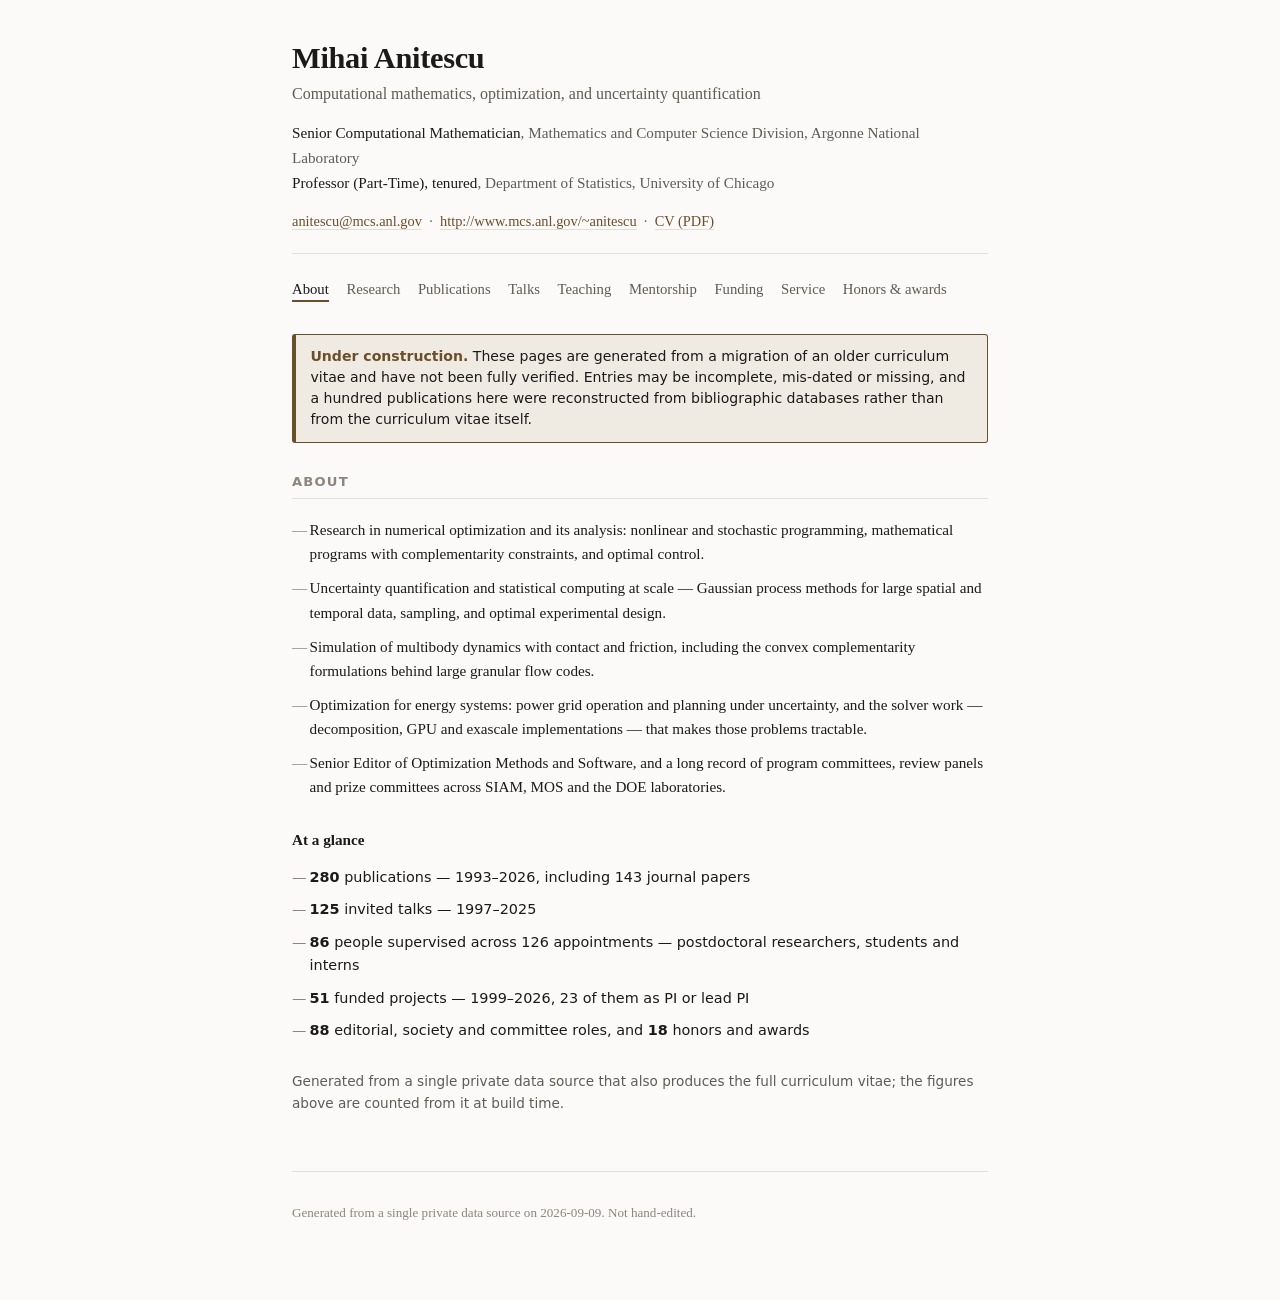
==== index.html @ 3ddfd351 "Update site: three joint predocs" ====
<!doctype html>
<html lang="en">
<head>
<meta charset="utf-8">
<meta name="viewport" content="width=device-width, initial-scale=1">
<title>About — Mihai Anitescu</title>
<link rel="stylesheet" href="style.css">
</head>
<body>
<div class="wrap">
<header class="site">
  <h1>Mihai Anitescu</h1>
  <p class="tagline">Computational mathematics, optimization, and uncertainty quantification</p>
  <ul class="affil"><li><span class="role">Senior Computational Mathematician</span>, Mathematics and Computer Science Division, Argonne National Laboratory</li><li><span class="role">Professor (Part-Time), tenured</span>, Department of Statistics, University of Chicago</li></ul>
  <p class="contact"><a href="mailto:anitescu@mcs.anl.gov">anitescu@mcs.anl.gov</a> &nbsp;·&nbsp; <a href="http://www.mcs.anl.gov/~anitescu">http://www.mcs.anl.gov/~anitescu</a> &nbsp;·&nbsp; <a href="mihai-anitescu-cv.pdf">CV (PDF)</a></p>
</header>
<nav class="site"><a href="index.html" aria-current="page">About</a><a href="research.html">Research</a><a href="publications.html">Publications</a><a href="talks.html">Talks</a><a href="teaching.html">Teaching</a><a href="mentorship.html">Mentorship</a><a href="funding.html">Funding</a><a href="service.html">Service</a><a href="awards.html">Honors &amp; awards</a></nav>
<main>
<p class="construction"><strong>Under construction.</strong> These pages are generated from a migration of an older curriculum vitae and have not been fully verified. Entries may be incomplete, mis-dated or missing, and a hundred publications here were reconstructed from bibliographic databases rather than from the curriculum vitae itself.</p>

<h2 class="section">About</h2>
<ul class="summary">
  <li>Research in numerical optimization and its analysis: nonlinear and stochastic programming, mathematical programs with complementarity constraints, and optimal control.</li>
  <li>Uncertainty quantification and statistical computing at scale — Gaussian process methods for large spatial and temporal data, sampling, and optimal experimental design.</li>
  <li>Simulation of multibody dynamics with contact and friction, including the convex complementarity formulations behind large granular flow codes.</li>
  <li>Optimization for energy systems: power grid operation and planning under uncertainty, and the solver work — decomposition, GPU and exascale implementations — that makes those problems tractable.</li>
  <li>Senior Editor of Optimization Methods and Software, and a long record of program committees, review panels and prize committees across SIAM, MOS and the DOE laboratories.</li>
</ul>
<h3 class="group">At a glance</h3>
<ul class="glance">
  <li><strong>280</strong> publications — 1993&#8211;2026, including 143 journal papers</li>
  <li><strong>125</strong> invited talks — 1997&#8211;2025</li>
  <li><strong>86</strong> people supervised across 126 appointments — postdoctoral researchers, students and interns</li>
  <li><strong>51</strong> funded projects — 1999&#8211;2026, 23 of them as PI or lead PI</li>
  <li><strong>88</strong> editorial, society and committee roles, and <strong>18</strong> honors and awards</li>
</ul>
<p class="note">Generated from a single private data source that also produces the full curriculum vitae; the figures above are counted from it at build time.</p>
</main>
<footer class="site">
  <p>Generated from a single private data source on 2026-09-09. Not hand-edited.</p>
</footer>
</div>
</body>
</html>
---- style.css ----
:root {
  --bg: #fbfaf8;
  --surface: #ffffff;
  --ink: #1b1a18;
  --muted: #5f5b55;
  --faint: #8b857d;
  --rule: #e2ded7;
  --accent: #6b4f2a;
  --accent-soft: #f0ebe2;
}

@media (prefers-color-scheme: dark) {
  :root:not([data-theme="light"]) {
    --bg: #14130f;
    --surface: #1b1a16;
    --ink: #eae6df;
    --muted: #a9a299;
    --faint: #7d766c;
    --rule: #2e2b25;
    --accent: #c9a56a;
    --accent-soft: #241f16;
  }
}

* { box-sizing: border-box; }

body {
  margin: 0;
  background: var(--bg);
  color: var(--ink);
  font: 16px/1.6 "Iowan Old Style", "Palatino Linotype", Palatino, Georgia, serif;
  -webkit-text-size-adjust: 100%;
}

.wrap { max-width: 46rem; margin: 0 auto; padding: 2.5rem 1.25rem 4rem; }

header.site { border-bottom: 1px solid var(--rule); padding-bottom: 1.25rem; margin-bottom: 1.5rem; }
header.site h1 { font-size: 1.9rem; line-height: 1.2; margin: 0 0 .3rem; letter-spacing: -.01em; }
header.site .tagline { color: var(--muted); font-size: 1rem; margin: 0 0 .9rem; }

.affil { list-style: none; margin: 0 0 .9rem; padding: 0; font-size: .95rem; color: var(--muted); }
.affil li { margin: .1rem 0; }
.affil .role { color: var(--ink); }

.contact { font-size: .9rem; color: var(--muted); margin: 0; }
.contact a { color: var(--accent); text-decoration: none; border-bottom: 1px solid var(--rule); }
.contact a:hover { border-bottom-color: var(--accent); }

nav.site { margin: 0 0 2rem; font-size: .92rem; }
nav.site a {
  color: var(--muted); text-decoration: none; margin-right: 1.1rem;
  padding-bottom: .15rem; border-bottom: 2px solid transparent;
}
nav.site a:hover { color: var(--ink); }
nav.site a[aria-current="page"] { color: var(--ink); border-bottom-color: var(--accent); }

h2.section {
  font-size: .82rem; text-transform: uppercase; letter-spacing: .09em;
  color: var(--faint); font-weight: 600; margin: 2.4rem 0 .9rem;
  padding-bottom: .4rem; border-bottom: 1px solid var(--rule);
  font-family: system-ui, -apple-system, "Segoe UI", sans-serif;
}
h2.section:first-of-type { margin-top: 1rem; }

h3.group {
  font-size: .95rem; font-weight: 600; margin: 1.5rem 0 .5rem; color: var(--ink);
}

/* Width of the year gutter. It must clear the widest cell the data can produce, which is
   a full range like "1998–2009" -- 9 characters plus an en dash at .78rem, about 3.9rem.
   The gutter was 3.6rem and those ranges collided with the entry text; mentorship and
   funding are where it showed, because their years are ranges and publications' are not.
   Keep the two values in step: the entry's padding is this plus the column gap. */
:root { --yr-col: 4.3rem; }

ul.entries { list-style: none; margin: 0; padding: 0; }
ul.entries li {
  position: relative; padding: .42rem 0 .42rem calc(var(--yr-col) + .9rem);
  border-bottom: 1px solid var(--rule); font-size: .95rem;
}
ul.entries li:last-child { border-bottom: none; }

.yr {
  position: absolute; left: 0; top: .48rem; width: var(--yr-col);
  white-space: nowrap; overflow: hidden;
  font-size: .78rem; color: var(--faint); font-variant-numeric: tabular-nums;
  font-family: system-ui, -apple-system, "Segoe UI", sans-serif;
}

/* Banner on every page: the site is a migration in progress and says so. */
p.construction {
  margin: 0 0 1.75rem; padding: .7rem .9rem; font-size: .88rem; line-height: 1.5;
  border: 1px solid var(--accent); border-left-width: 4px; border-radius: 3px;
  background: var(--accent-soft); color: var(--ink);
  font-family: system-ui, -apple-system, "Segoe UI", sans-serif;
}
p.construction strong { color: var(--accent); }

/* The About page: prose bullets from profile.yaml, then counted figures. */
ul.summary, ul.glance { list-style: none; margin: 0 0 1.5rem; padding: 0; }
ul.summary li, ul.glance li {
  position: relative; padding: .3rem 0 .3rem 1.1rem; font-size: .95rem;
}
ul.summary li::before, ul.glance li::before {
  content: "—"; position: absolute; left: 0; color: var(--faint);
}
ul.glance li { font-family: system-ui, -apple-system, "Segoe UI", sans-serif;
  font-size: .9rem; }
ul.glance strong { font-variant-numeric: tabular-nums; }

.supervisee { text-decoration: underline; text-underline-offset: 2px; }

/* The legend under a section heading that explains a mark used in the list below it. */
p.note {
  font-size: .85rem; color: var(--muted); margin: 0 0 1rem;
  font-family: system-ui, -apple-system, "Segoe UI", sans-serif;
}

.tag {
  display: inline-block; font-size: .72rem; padding: .05rem .4rem; margin-left: .35rem;
  background: var(--accent-soft); color: var(--accent); border-radius: 3px;
  font-family: system-ui, -apple-system, "Segoe UI", sans-serif; vertical-align: .07em;
}

/* Research interests: recorded talks, two per row where there is room for two.
   The players are 16:9 and sized by the grid, not by the width attribute the embed
   HTML carries -- an iframe with width="400" would otherwise refuse to shrink on a
   phone and push the whole page sideways. */
.videos {
  display: grid; gap: 1.6rem 1.4rem; margin: 0 0 1.5rem;
  grid-template-columns: repeat(auto-fit, minmax(17rem, 1fr));
}
figure.video { margin: 0; display: flex; flex-direction: column; gap: .55rem; }
figure.video .frame {
  aspect-ratio: 16 / 9; background: var(--accent-soft);
  border: 1px solid var(--rule); border-radius: 3px; overflow: hidden;
}
/* aspect-ratio is on the box, so the iframe simply fills it. Older engines that ignore
   the property still get a usable player rather than a zero-height one. */
figure.video iframe { display: block; width: 100%; height: 100%; min-height: 9rem; border: 0; }

figure.video figcaption { display: flex; flex-direction: column; gap: .2rem; }
figure.video .vtitle { font-size: .95rem; line-height: 1.35; }
figure.video .vmeta, figure.video .vnote, figure.video .vlink {
  font-family: system-ui, -apple-system, "Segoe UI", sans-serif; font-size: .82rem;
}
figure.video .vmeta { color: var(--muted); }
figure.video .vnote { color: var(--faint); font-style: italic; }
figure.video .vlink {
  color: var(--accent); text-decoration: none; align-self: start;
  border-bottom: 1px solid var(--rule);
}
figure.video .vlink:hover { border-bottom-color: var(--accent); }

footer.site {
  margin-top: 3.5rem; padding-top: 1.1rem; border-top: 1px solid var(--rule);
  font-size: .82rem; color: var(--faint);
}
footer.site a { color: var(--muted); }

@media (max-width: 34rem) {
  .wrap { padding: 1.75rem 1rem 3rem; }
  header.site h1 { font-size: 1.55rem; }
  /* Narrow screens stack the year above the entry, so the gutter is not used at all. */
  ul.entries li { padding-left: 0; padding-top: 1.35rem; }
  .yr { top: .1rem; width: auto; }
  .videos { grid-template-columns: 1fr; }
}
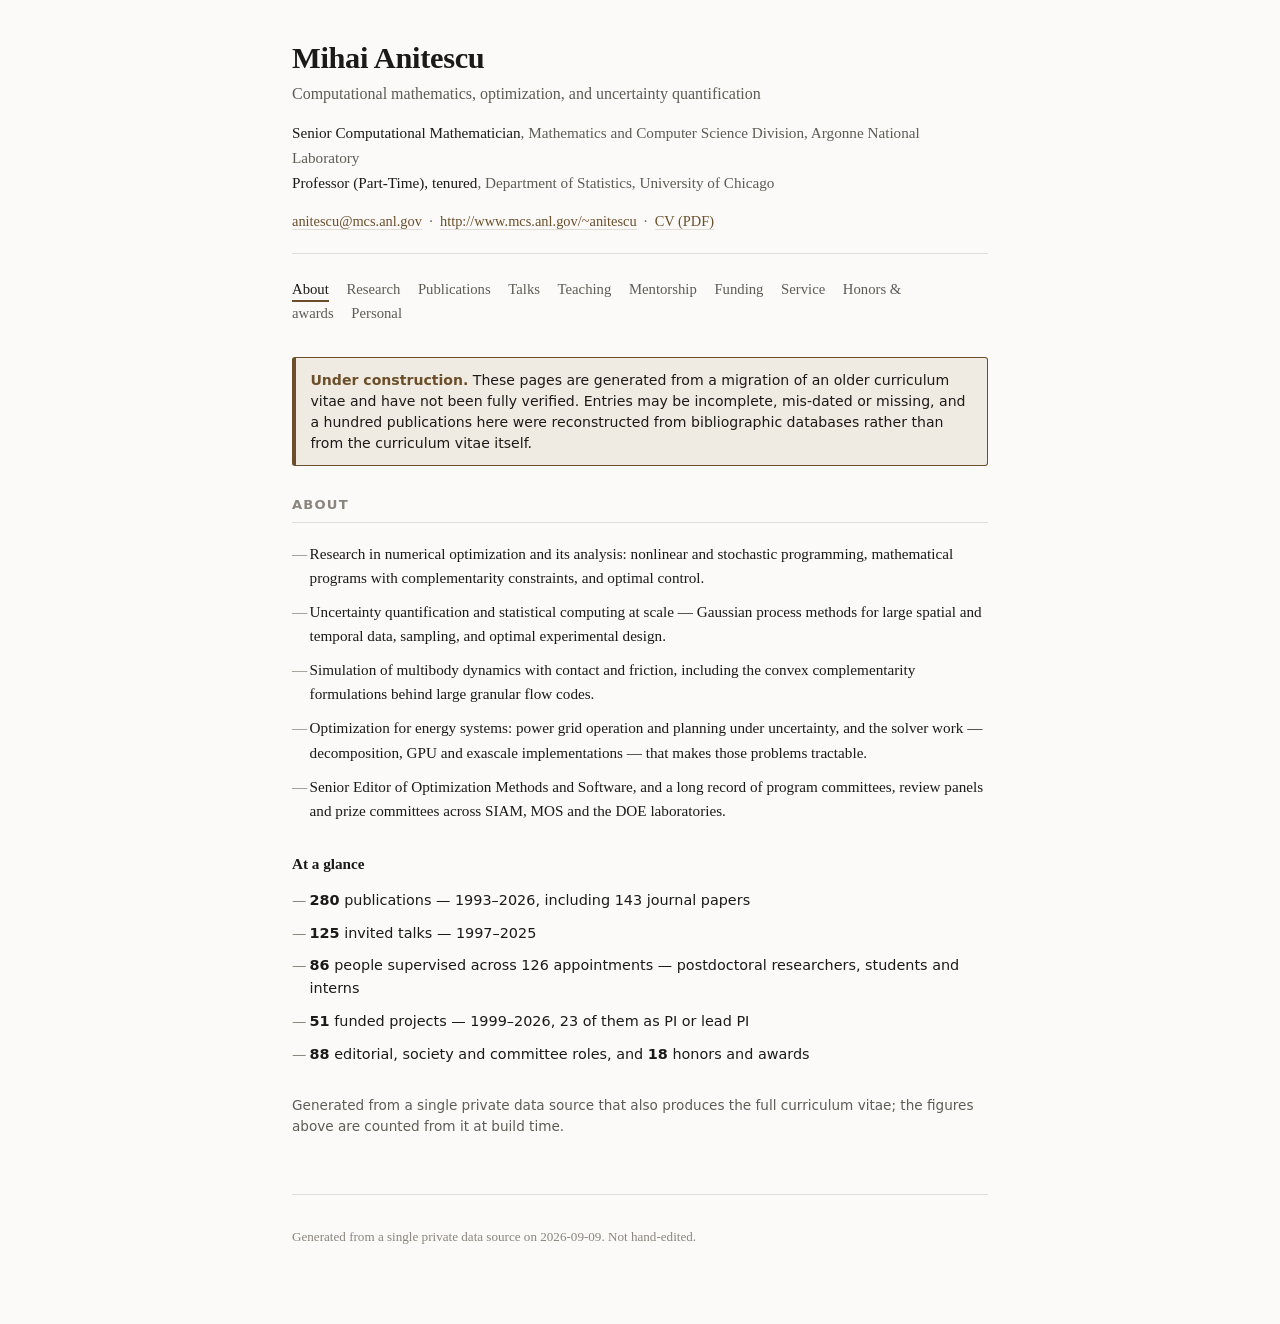
==== commit 277a3d17: "Add personal page with photographs and quotes" ====
--- a/index.html
+++ b/index.html
@@ -14,7 +14,7 @@
   <ul class="affil"><li><span class="role">Senior Computational Mathematician</span>, Mathematics and Computer Science Division, Argonne National Laboratory</li><li><span class="role">Professor (Part-Time), tenured</span>, Department of Statistics, University of Chicago</li></ul>
   <p class="contact"><a href="mailto:anitescu@mcs.anl.gov">anitescu@mcs.anl.gov</a> &nbsp;·&nbsp; <a href="http://www.mcs.anl.gov/~anitescu">http://www.mcs.anl.gov/~anitescu</a> &nbsp;·&nbsp; <a href="mihai-anitescu-cv.pdf">CV (PDF)</a></p>
 </header>
-<nav class="site"><a href="index.html" aria-current="page">About</a><a href="research.html">Research</a><a href="publications.html">Publications</a><a href="talks.html">Talks</a><a href="teaching.html">Teaching</a><a href="mentorship.html">Mentorship</a><a href="funding.html">Funding</a><a href="service.html">Service</a><a href="awards.html">Honors &amp; awards</a></nav>
+<nav class="site"><a href="index.html" aria-current="page">About</a><a href="research.html">Research</a><a href="publications.html">Publications</a><a href="talks.html">Talks</a><a href="teaching.html">Teaching</a><a href="mentorship.html">Mentorship</a><a href="funding.html">Funding</a><a href="service.html">Service</a><a href="awards.html">Honors &amp; awards</a><a href="personal.html">Personal</a></nav>
 <main>
 <p class="construction"><strong>Under construction.</strong> These pages are generated from a migration of an older curriculum vitae and have not been fully verified. Entries may be incomplete, mis-dated or missing, and a hundred publications here were reconstructed from bibliographic databases rather than from the curriculum vitae itself.</p>
 
--- a/style.css
+++ b/style.css
@@ -152,6 +152,39 @@
 }
 figure.video .vlink:hover { border-bottom-color: var(--accent); }
 
+/* --- personal ---------------------------------------------------------------------
+   Four illustrated notes, then the quotes. The photographs are 2006-08 point-and-shoot
+   frames of varying shape, so the image column is a fixed width and the picture is fitted
+   into a constant box rather than being allowed to set the row height itself -- otherwise
+   the tall graduation photo makes its row three times the height of the others. */
+ul.personal { list-style: none; margin: 0; padding: 0; }
+ul.personal li {
+  display: grid; grid-template-columns: 15rem 1fr; gap: 1.15rem;
+  align-items: start; padding: 1.35rem 0; border-top: 1px solid var(--rule);
+}
+ul.personal li:first-child { border-top: 0; padding-top: .4rem; }
+ul.personal figure { margin: 0; display: flex; flex-direction: column; gap: .4rem; }
+ul.personal figure img {
+  display: block; width: 100%; height: 10rem; object-fit: cover;
+  border: 1px solid var(--rule); border-radius: 2px; background: var(--surface);
+}
+ul.personal figure a:hover img { border-color: var(--accent); }
+ul.personal figcaption {
+  font-family: system-ui, -apple-system, "Segoe UI", sans-serif;
+  font-size: .8rem; line-height: 1.4; color: var(--faint); font-style: italic;
+}
+ul.personal p { margin: 0; }
+
+ul.quotes { list-style: none; margin: 1.2rem 0 0; padding: 0; }
+ul.quotes li { padding: 0 0 1.1rem 1rem; border-left: 2px solid var(--accent-soft); }
+ul.quotes li + li { margin-top: .3rem; }
+ul.quotes blockquote { margin: 0; font-size: 1.02rem; line-height: 1.5; }
+ul.quotes cite {
+  display: block; margin-top: .25rem; font-style: normal;
+  font-family: system-ui, -apple-system, "Segoe UI", sans-serif;
+  font-size: .82rem; color: var(--muted);
+}
+
 footer.site {
   margin-top: 3.5rem; padding-top: 1.1rem; border-top: 1px solid var(--rule);
   font-size: .82rem; color: var(--faint);
@@ -165,4 +198,8 @@
   ul.entries li { padding-left: 0; padding-top: 1.35rem; }
   .yr { top: .1rem; width: auto; }
   .videos { grid-template-columns: 1fr; }
-}
+  /* One column: the photo goes full width and gets its natural-ish height back, since
+     there is no neighbouring row to stay level with. */
+  ul.personal li { grid-template-columns: 1fr; gap: .8rem; }
+  ul.personal figure img { height: auto; max-height: 15rem; }
+}
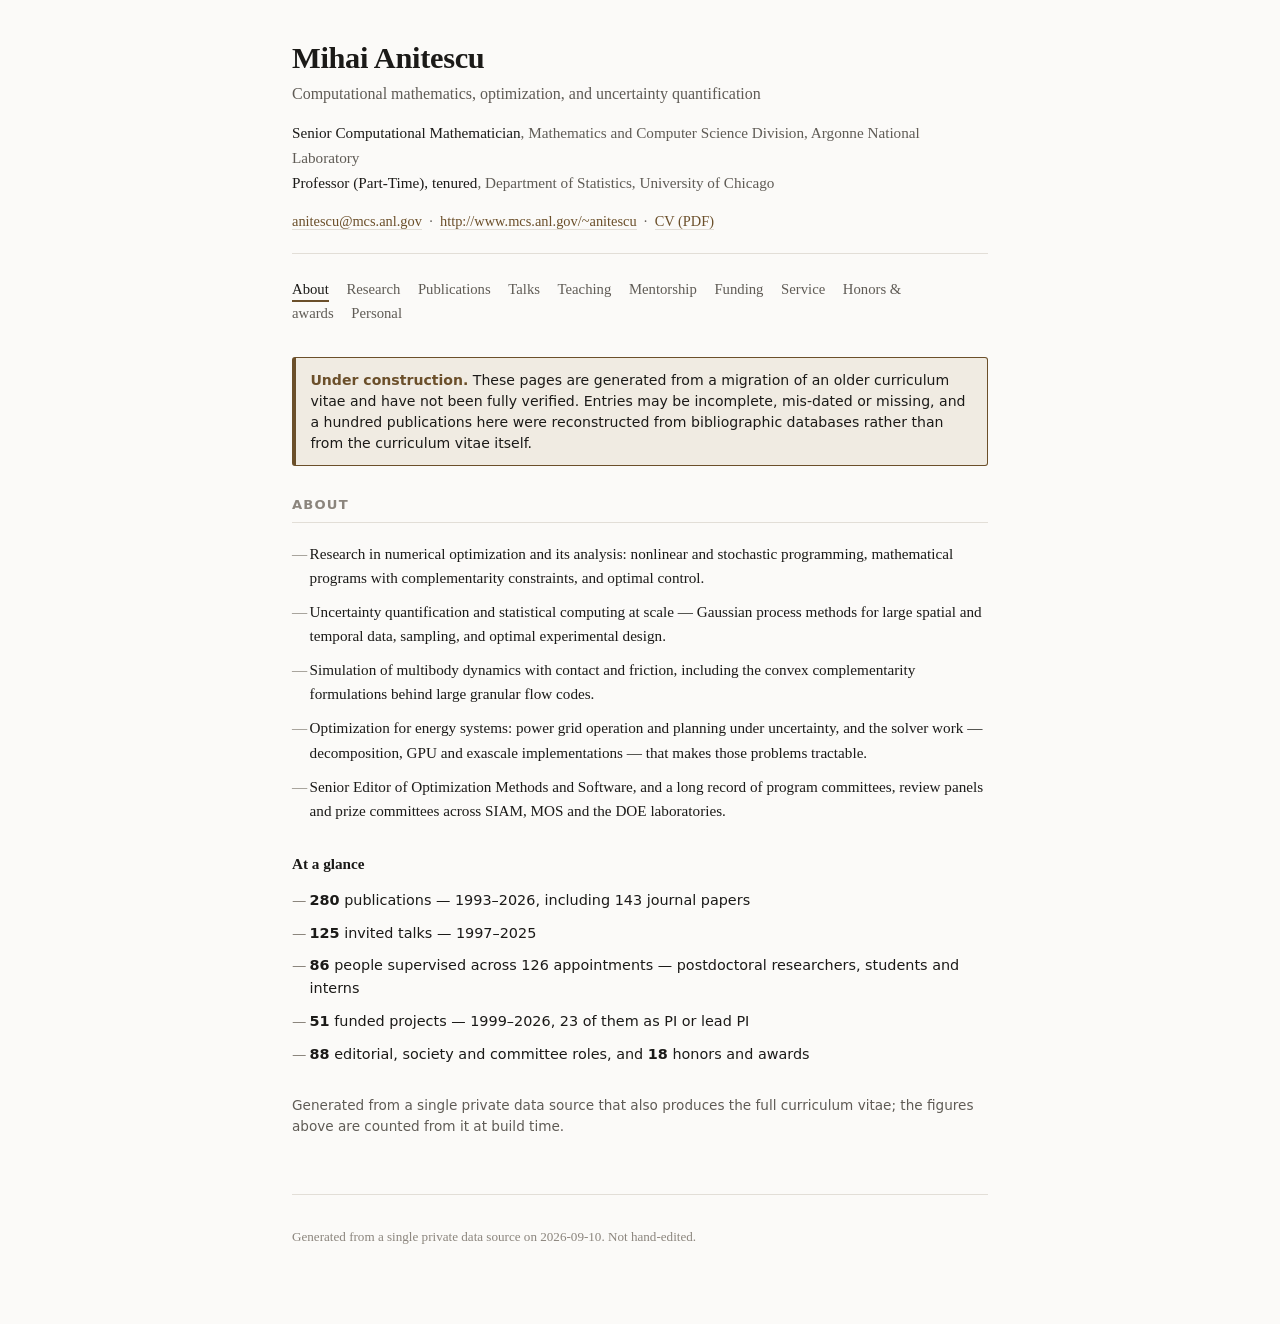
==== commit 1ab9cf5a: "Update site: personal page IMO link and ordinal, mentorship spans" ====
--- a/index.html
+++ b/index.html
@@ -37,7 +37,7 @@
 <p class="note">Generated from a single private data source that also produces the full curriculum vitae; the figures above are counted from it at build time.</p>
 </main>
 <footer class="site">
-  <p>Generated from a single private data source on 2026-09-09. Not hand-edited.</p>
+  <p>Generated from a single private data source on 2026-09-10. Not hand-edited.</p>
 </footer>
 </div>
 </body>
--- a/style.css
+++ b/style.css
@@ -153,37 +153,31 @@
 figure.video .vlink:hover { border-bottom-color: var(--accent); }
 
 /* --- personal ---------------------------------------------------------------------
-   Four illustrated notes, then the quotes. The photographs are 2006-08 point-and-shoot
-   frames of varying shape, so the image column is a fixed width and the picture is fitted
-   into a constant box rather than being allowed to set the row height itself -- otherwise
-   the tall graduation photo makes its row three times the height of the others. */
-ul.personal { list-style: none; margin: 0; padding: 0; }
+   Two bullet lists, facts then quotes, and no images on the page at all: the photographs
+   are reached by clicking the words that name them. Same dash marker as the About page's
+   bullets, so the two read as one house style. */
+ul.personal { list-style: none; margin: 0 0 .5rem; padding: 0; }
 ul.personal li {
-  display: grid; grid-template-columns: 15rem 1fr; gap: 1.15rem;
-  align-items: start; padding: 1.35rem 0; border-top: 1px solid var(--rule);
+  position: relative; padding: .35rem 0 .35rem 1.1rem; font-size: .95rem;
 }
-ul.personal li:first-child { border-top: 0; padding-top: .4rem; }
-ul.personal figure { margin: 0; display: flex; flex-direction: column; gap: .4rem; }
-ul.personal figure img {
-  display: block; width: 100%; height: 10rem; object-fit: cover;
-  border: 1px solid var(--rule); border-radius: 2px; background: var(--surface);
+ul.personal li::before {
+  content: "\2014"; position: absolute; left: 0; color: var(--faint);
 }
-ul.personal figure a:hover img { border-color: var(--accent); }
-ul.personal figcaption {
-  font-family: system-ui, -apple-system, "Segoe UI", sans-serif;
-  font-size: .8rem; line-height: 1.4; color: var(--faint); font-style: italic;
+/* A photo link is a bullet's only underlined text, so it has to read as clickable without
+   shouting; the dotted rule says "this opens a picture" where a solid one says "this
+   leaves the page". */
+ul.personal a {
+  color: var(--accent); text-decoration: none;
+  border-bottom: 1px dotted var(--accent);
 }
-ul.personal p { margin: 0; }
+ul.personal a:hover { border-bottom-style: solid; }
 
-ul.quotes { list-style: none; margin: 1.2rem 0 0; padding: 0; }
-ul.quotes li { padding: 0 0 1.1rem 1rem; border-left: 2px solid var(--accent-soft); }
-ul.quotes li + li { margin-top: .3rem; }
-ul.quotes blockquote { margin: 0; font-size: 1.02rem; line-height: 1.5; }
+ul.quotes li { padding-top: .45rem; padding-bottom: .45rem; }
 ul.quotes cite {
-  display: block; margin-top: .25rem; font-style: normal;
-  font-family: system-ui, -apple-system, "Segoe UI", sans-serif;
-  font-size: .82rem; color: var(--muted);
+  font-style: normal; color: var(--muted);
+  font-family: system-ui, -apple-system, "Segoe UI", sans-serif; font-size: .82rem;
 }
+ul.quotes cite::before { content: "\2014\00a0"; }
 
 footer.site {
   margin-top: 3.5rem; padding-top: 1.1rem; border-top: 1px solid var(--rule);
@@ -198,8 +192,4 @@
   ul.entries li { padding-left: 0; padding-top: 1.35rem; }
   .yr { top: .1rem; width: auto; }
   .videos { grid-template-columns: 1fr; }
-  /* One column: the photo goes full width and gets its natural-ish height back, since
-     there is no neighbouring row to stay level with. */
-  ul.personal li { grid-template-columns: 1fr; gap: .8rem; }
-  ul.personal figure img { height: auto; max-height: 15rem; }
 }
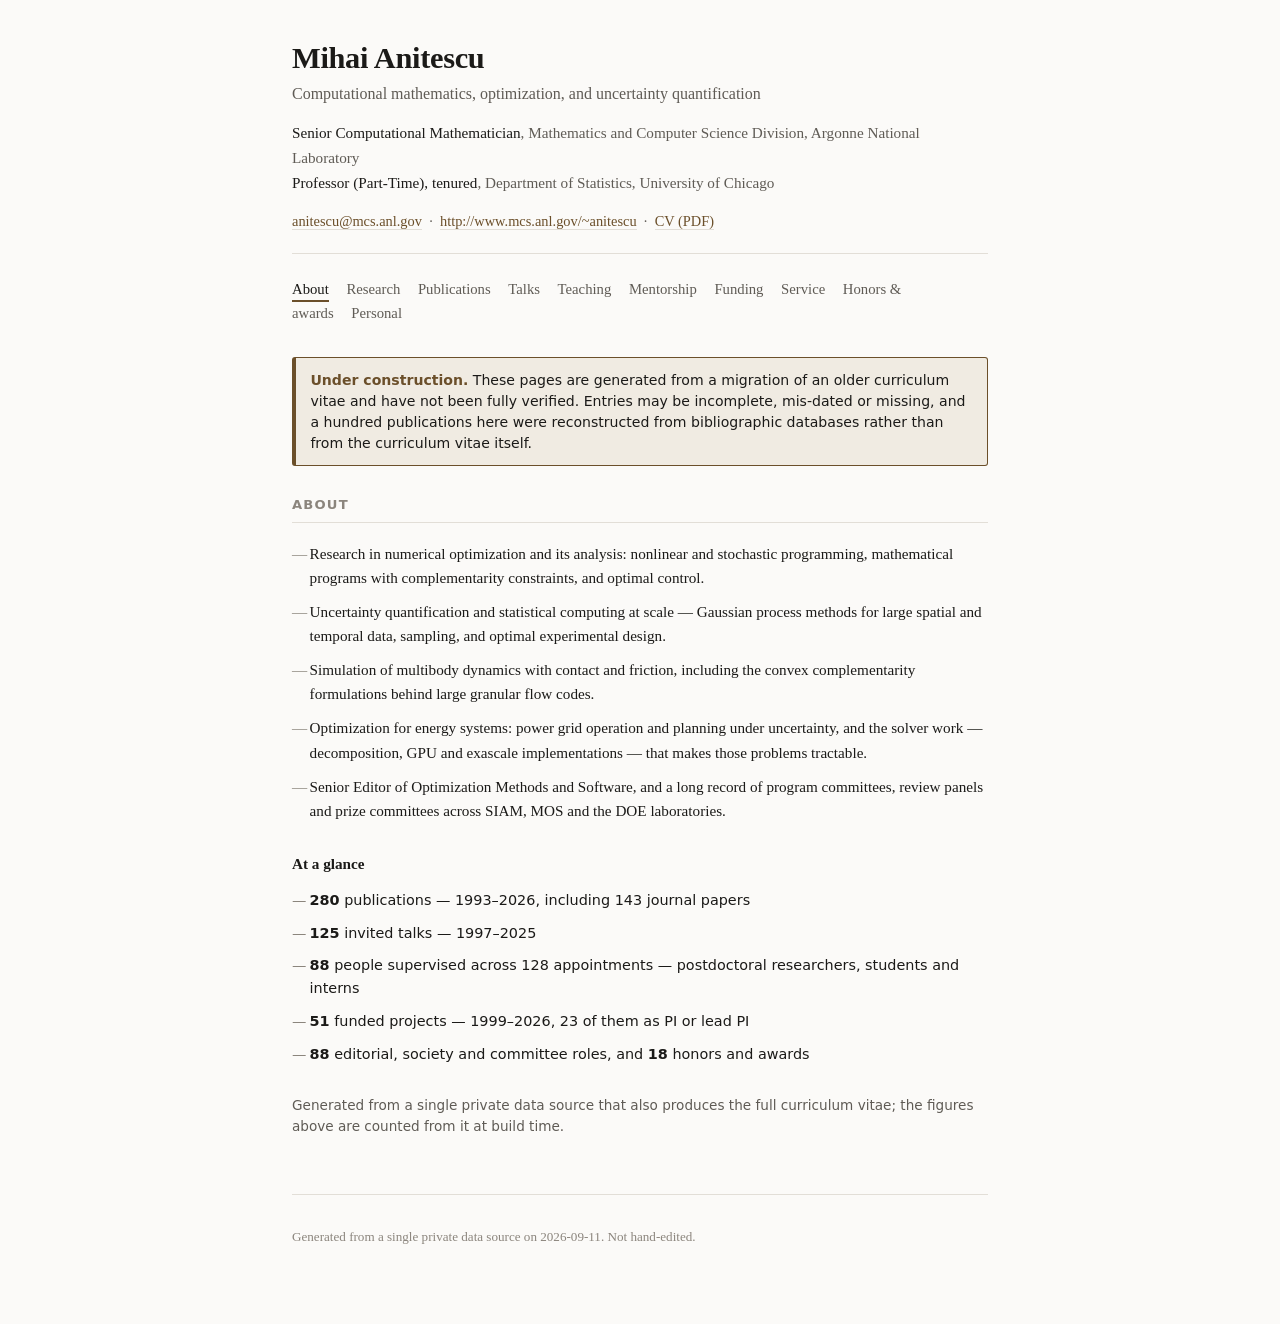
==== commit a48d06ff: "Update site: two students, current-first mentorship ordering" ====
--- a/index.html
+++ b/index.html
@@ -30,14 +30,14 @@
 <ul class="glance">
   <li><strong>280</strong> publications — 1993&#8211;2026, including 143 journal papers</li>
   <li><strong>125</strong> invited talks — 1997&#8211;2025</li>
-  <li><strong>86</strong> people supervised across 126 appointments — postdoctoral researchers, students and interns</li>
+  <li><strong>88</strong> people supervised across 128 appointments — postdoctoral researchers, students and interns</li>
   <li><strong>51</strong> funded projects — 1999&#8211;2026, 23 of them as PI or lead PI</li>
   <li><strong>88</strong> editorial, society and committee roles, and <strong>18</strong> honors and awards</li>
 </ul>
 <p class="note">Generated from a single private data source that also produces the full curriculum vitae; the figures above are counted from it at build time.</p>
 </main>
 <footer class="site">
-  <p>Generated from a single private data source on 2026-09-10. Not hand-edited.</p>
+  <p>Generated from a single private data source on 2026-09-11. Not hand-edited.</p>
 </footer>
 </div>
 </body>
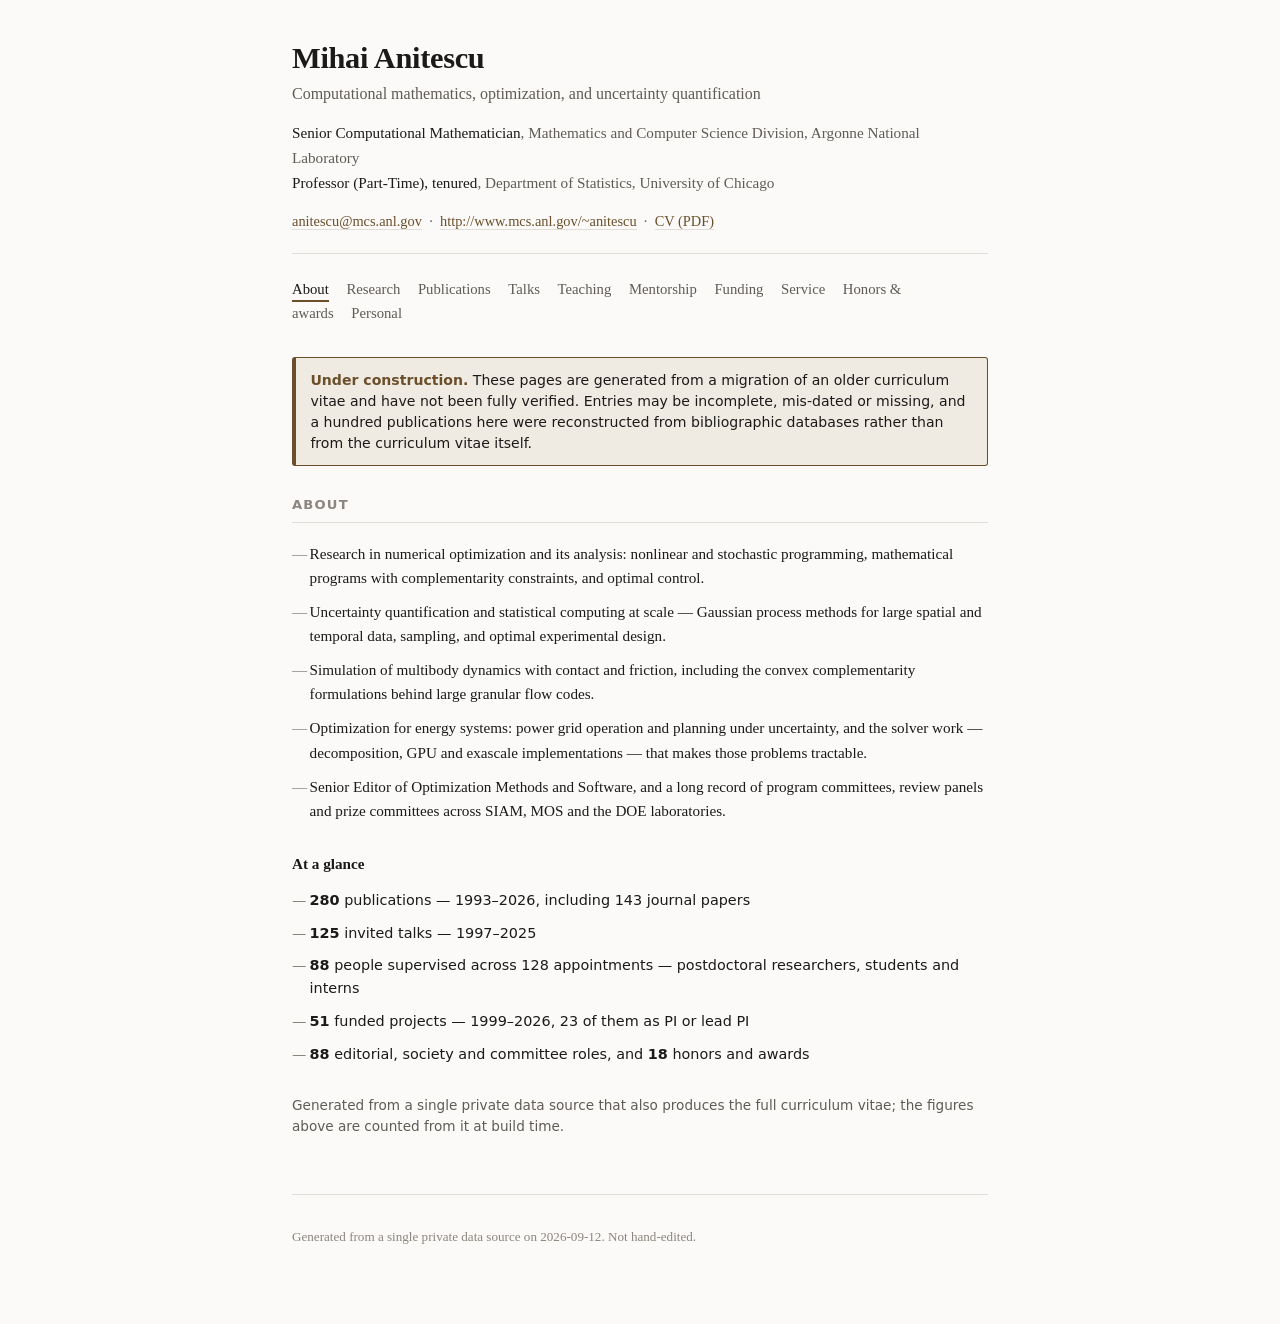
==== commit b4be4390: "Research topic pages; site refresh" ====
--- a/index.html
+++ b/index.html
@@ -37,7 +37,7 @@
 <p class="note">Generated from a single private data source that also produces the full curriculum vitae; the figures above are counted from it at build time.</p>
 </main>
 <footer class="site">
-  <p>Generated from a single private data source on 2026-09-11. Not hand-edited.</p>
+  <p>Generated from a single private data source on 2026-09-12. Not hand-edited.</p>
 </footer>
 </div>
 </body>
--- a/style.css
+++ b/style.css
@@ -122,7 +122,82 @@
   font-family: system-ui, -apple-system, "Segoe UI", sans-serif; vertical-align: .07em;
 }
 
-/* Research interests: recorded talks, two per row where there is room for two.
+/* --- in-page navigation -------------------------------------------------------------
+   The jump strip at the top of a long page. Deliberately unlike nav.site: no underline
+   on the current item, smaller, and set in the same accent-soft chip the rest of the
+   page uses for secondary furniture, so a reader never mistakes it for the site nav one
+   line above it. It wraps, because the publications page contributes eight of them. */
+nav.onpage {
+  display: flex; flex-wrap: wrap; gap: .3rem .45rem;
+  margin: 0 0 1.75rem; font-size: .8rem;
+  font-family: system-ui, -apple-system, "Segoe UI", sans-serif;
+}
+nav.onpage a {
+  color: var(--muted); text-decoration: none;
+  padding: .12rem .5rem; border-radius: 3px;
+  background: var(--accent-soft); border: 1px solid transparent;
+}
+nav.onpage a:hover { color: var(--accent); border-color: var(--rule); }
+
+/* A heading jumped to should not sit flush against the top of the viewport. */
+h2.section[id], h3.group[id] { scroll-margin-top: 1rem; }
+
+/* --- research topics ------------------------------------------------------------------
+   The list on the research page, and the per-topic pages it links to. A topic with no
+   prose written yet prints as `.pending`: present, visibly not a link, and not a promise
+   of a page that does not exist. */
+ul.topics { list-style: none; margin: 0 0 1.5rem; padding: 0; }
+ul.topics li {
+  padding: .65rem 0; border-bottom: 1px solid var(--rule);
+  display: flex; flex-direction: column; gap: .2rem;
+}
+ul.topics li:last-child { border-bottom: none; }
+ul.topics .ttitle { font-size: 1.02rem; line-height: 1.35; }
+ul.topics .ttitle a {
+  color: var(--accent); text-decoration: none; border-bottom: 1px solid var(--rule);
+}
+ul.topics .ttitle a:hover { border-bottom-color: var(--accent); }
+ul.topics .pending { color: var(--faint); }
+ul.topics .pending::after {
+  content: "in preparation"; font-size: .72rem; margin-left: .5rem;
+  padding: .05rem .4rem; border-radius: 3px; vertical-align: .07em;
+  background: var(--accent-soft); color: var(--faint);
+  font-family: system-ui, -apple-system, "Segoe UI", sans-serif;
+}
+ul.topics .tblurb {
+  font-size: .85rem; color: var(--muted);
+  font-family: system-ui, -apple-system, "Segoe UI", sans-serif;
+}
+
+p.crumb {
+  margin: 0 0 .25rem; font-size: .82rem;
+  font-family: system-ui, -apple-system, "Segoe UI", sans-serif;
+}
+p.crumb a { color: var(--muted); text-decoration: none; }
+p.crumb a:hover { color: var(--accent); }
+
+p.lede { font-size: 1.05rem; line-height: 1.55; color: var(--muted); margin: 0 0 1.4rem; }
+
+.prose p { margin: 0 0 1rem; font-size: 1rem; line-height: 1.7; }
+.prose p:last-child { margin-bottom: 0; }
+
+/* Open problems are numbered because they are a list of distinct things to count, not a
+   ranking -- the order is the order they were written in. */
+ul.open { list-style: none; margin: 0 0 .5rem; padding: 0; counter-reset: op; }
+ul.open li {
+  position: relative; counter-increment: op;
+  padding: .5rem 0 .5rem 1.9rem; font-size: .95rem; line-height: 1.6;
+  border-bottom: 1px solid var(--rule);
+}
+ul.open li:last-child { border-bottom: none; }
+ul.open li::before {
+  content: counter(op); position: absolute; left: 0; top: .62rem;
+  font-size: .75rem; color: var(--faint); font-variant-numeric: tabular-nums;
+  font-family: system-ui, -apple-system, "Segoe UI", sans-serif;
+}
+ul.open strong { color: var(--ink); }
+
+/* Recorded talks, two per row where there is room for two.
    The players are 16:9 and sized by the grid, not by the width attribute the embed
    HTML carries -- an iframe with width="400" would otherwise refuse to shrink on a
    phone and push the whole page sideways. */
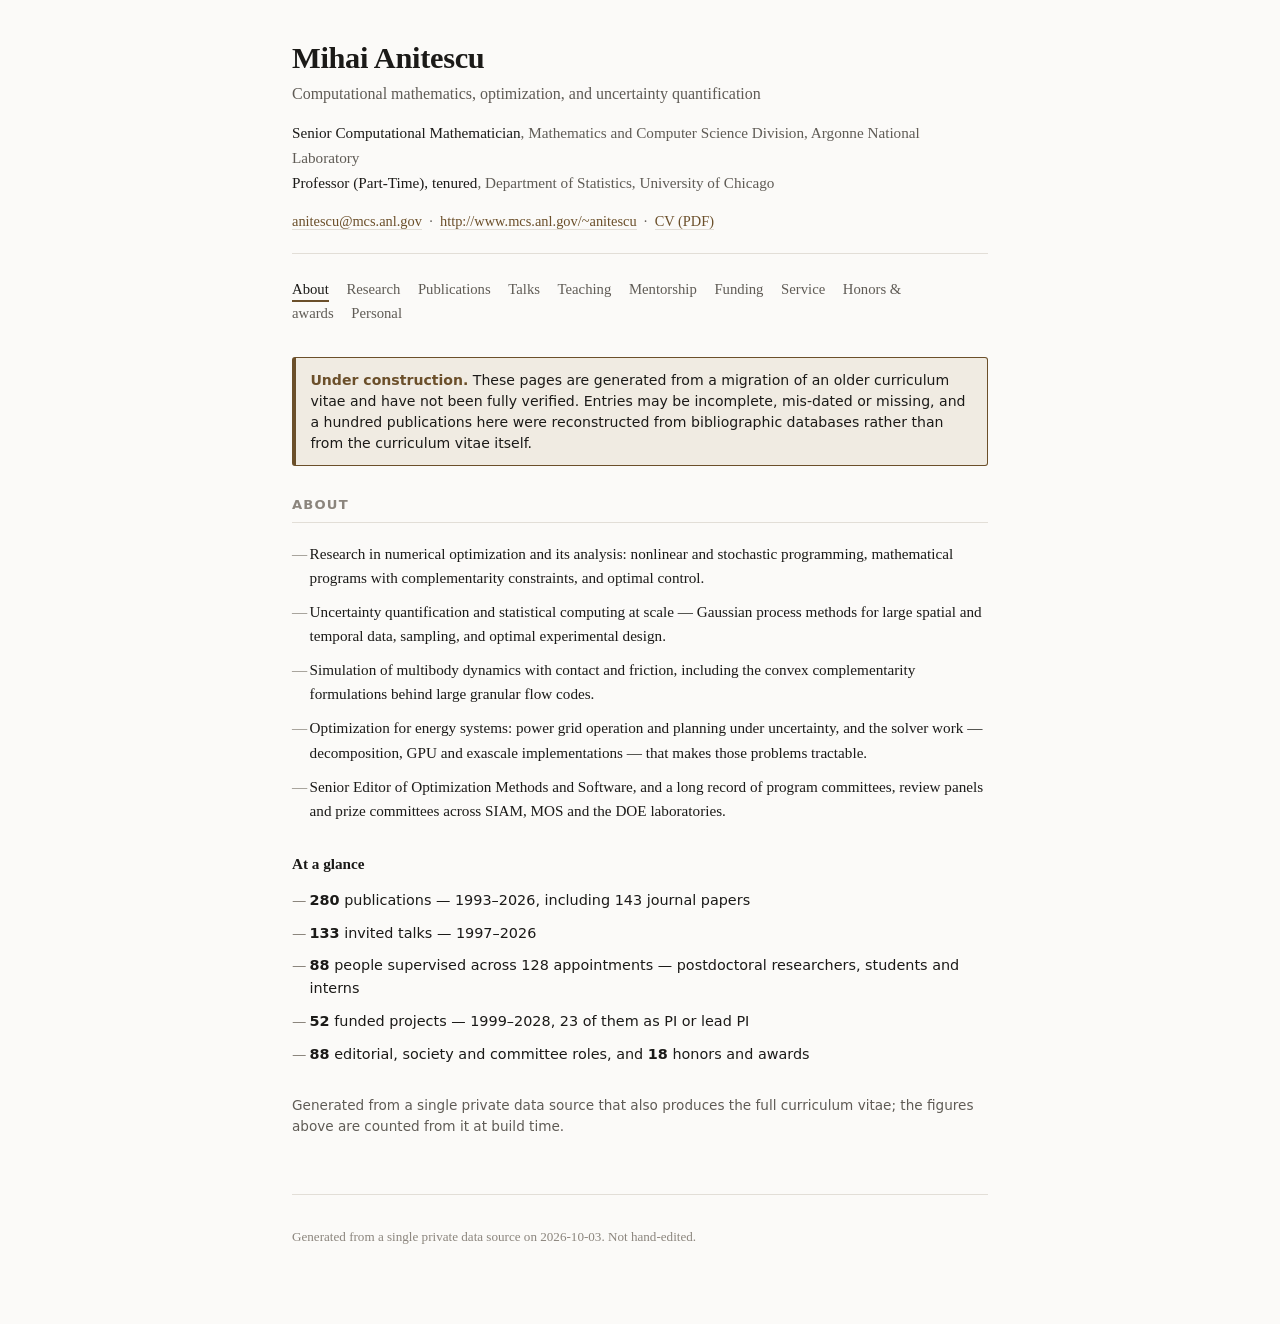
==== commit b4baf025: "Update site: AI4NS funding and FY26-FY25 presentations" ====
--- a/index.html
+++ b/index.html
@@ -4,7 +4,7 @@
 <meta charset="utf-8">
 <meta name="viewport" content="width=device-width, initial-scale=1">
 <title>About — Mihai Anitescu</title>
-<link rel="stylesheet" href="style.css">
+<link rel="stylesheet" href="style.css?v=98c5d8c673">
 </head>
 <body>
 <div class="wrap">
@@ -29,15 +29,15 @@
 <h3 class="group">At a glance</h3>
 <ul class="glance">
   <li><strong>280</strong> publications — 1993&#8211;2026, including 143 journal papers</li>
-  <li><strong>125</strong> invited talks — 1997&#8211;2025</li>
+  <li><strong>133</strong> invited talks — 1997&#8211;2026</li>
   <li><strong>88</strong> people supervised across 128 appointments — postdoctoral researchers, students and interns</li>
-  <li><strong>51</strong> funded projects — 1999&#8211;2026, 23 of them as PI or lead PI</li>
+  <li><strong>52</strong> funded projects — 1999&#8211;2028, 23 of them as PI or lead PI</li>
   <li><strong>88</strong> editorial, society and committee roles, and <strong>18</strong> honors and awards</li>
 </ul>
 <p class="note">Generated from a single private data source that also produces the full curriculum vitae; the figures above are counted from it at build time.</p>
 </main>
 <footer class="site">
-  <p>Generated from a single private data source on 2026-09-12. Not hand-edited.</p>
+  <p>Generated from a single private data source on 2026-10-03. Not hand-edited.</p>
 </footer>
 </div>
 </body>
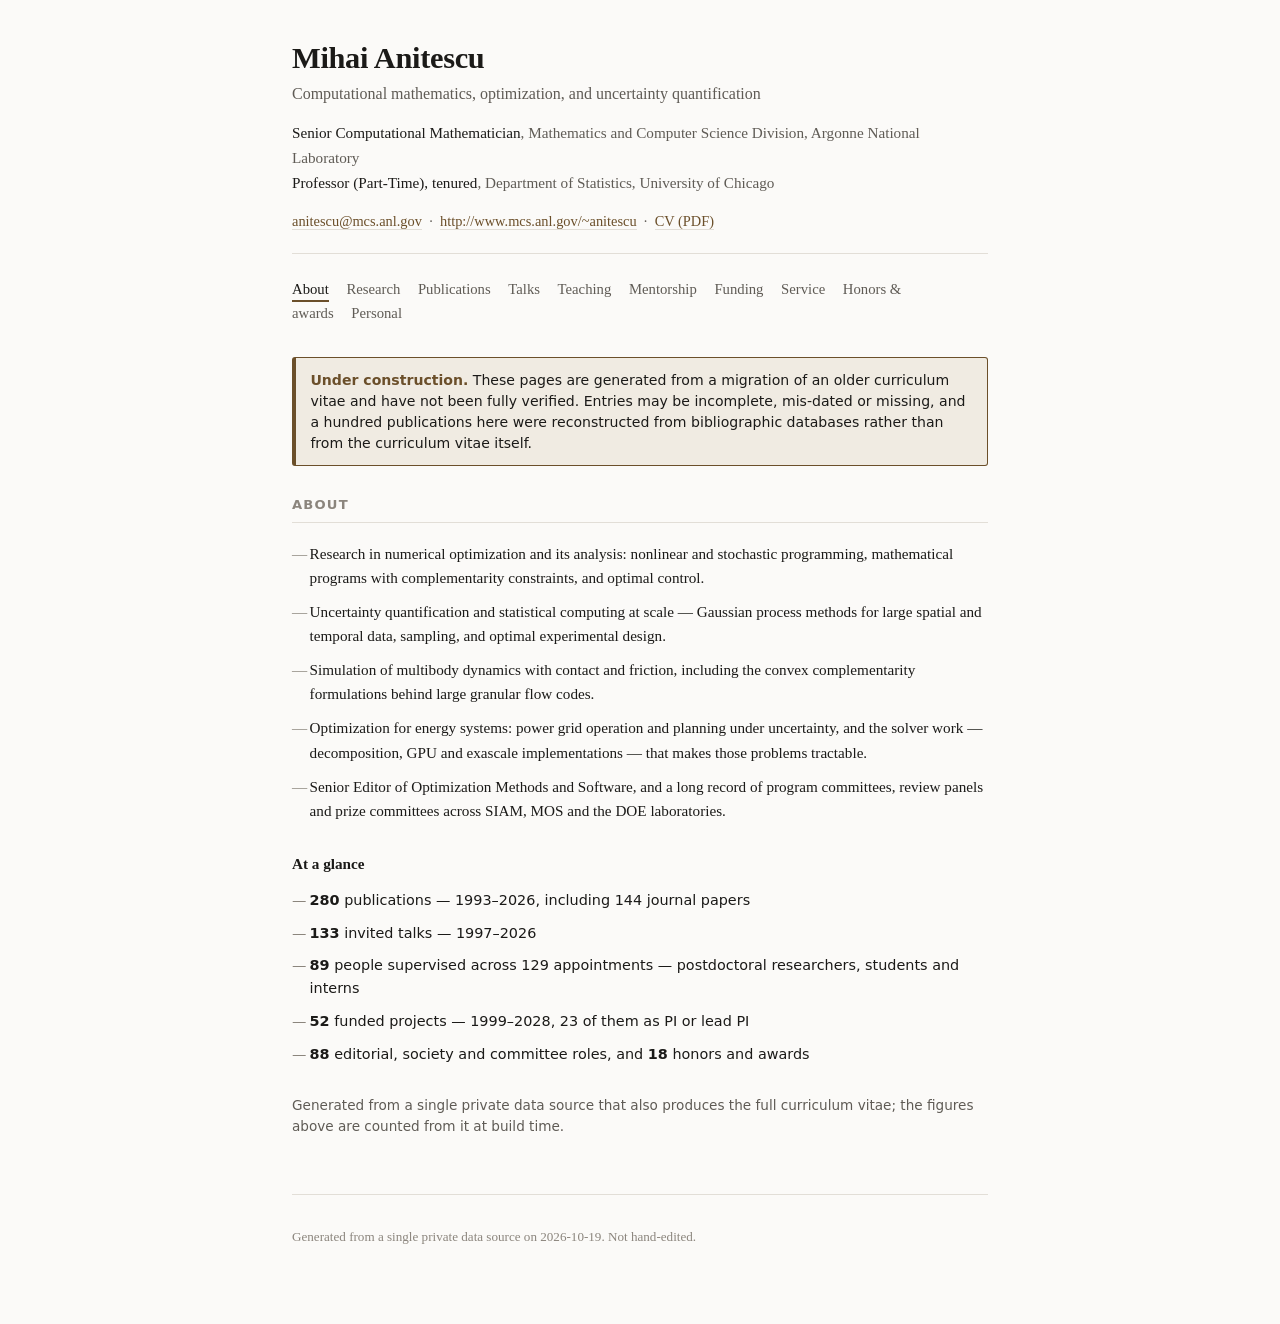
==== commit 9d45a723: "Update site" ====
--- a/index.html
+++ b/index.html
@@ -28,16 +28,16 @@
 </ul>
 <h3 class="group">At a glance</h3>
 <ul class="glance">
-  <li><strong>280</strong> publications — 1993&#8211;2026, including 143 journal papers</li>
+  <li><strong>280</strong> publications — 1993&#8211;2026, including 144 journal papers</li>
   <li><strong>133</strong> invited talks — 1997&#8211;2026</li>
-  <li><strong>88</strong> people supervised across 128 appointments — postdoctoral researchers, students and interns</li>
+  <li><strong>89</strong> people supervised across 129 appointments — postdoctoral researchers, students and interns</li>
   <li><strong>52</strong> funded projects — 1999&#8211;2028, 23 of them as PI or lead PI</li>
   <li><strong>88</strong> editorial, society and committee roles, and <strong>18</strong> honors and awards</li>
 </ul>
 <p class="note">Generated from a single private data source that also produces the full curriculum vitae; the figures above are counted from it at build time.</p>
 </main>
 <footer class="site">
-  <p>Generated from a single private data source on 2026-10-03. Not hand-edited.</p>
+  <p>Generated from a single private data source on 2026-10-19. Not hand-edited.</p>
 </footer>
 </div>
 </body>
